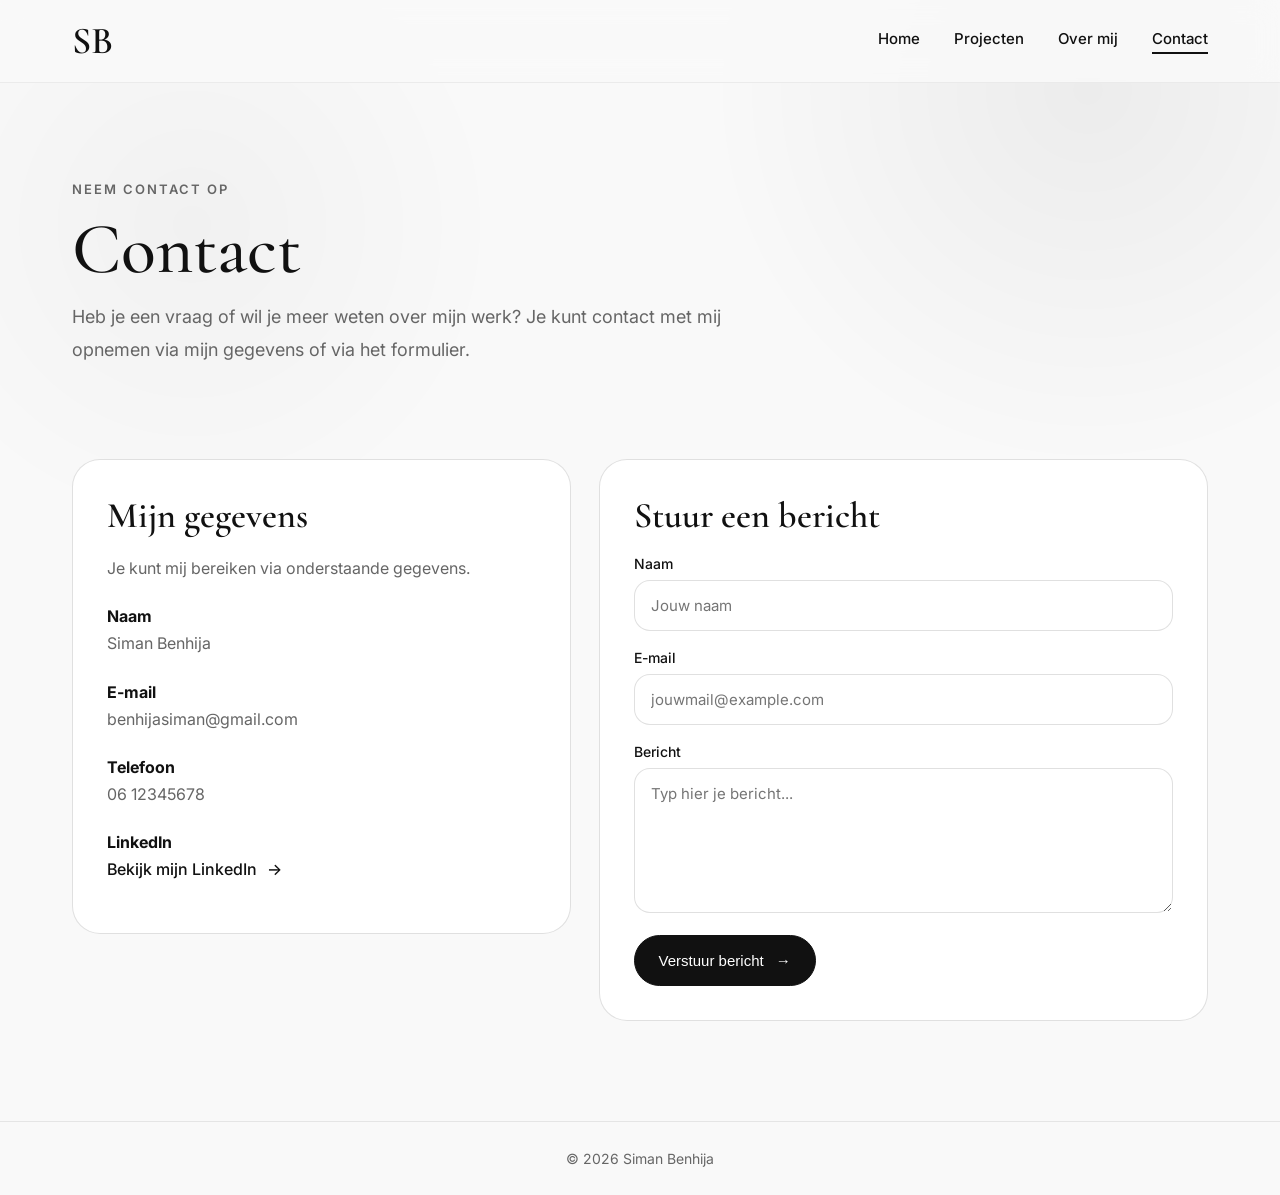
==== contact.html @ e236065e "Eerste versie portfolio website" ====
<!DOCTYPE html>
<html lang="nl">
<head>
    <meta charset="UTF-8">
    <meta name="viewport" content="width=device-width, initial-scale=1.0">
    <title>Contact | Siman Benhija</title>

    <link href="https://fonts.googleapis.com/css2?family=Cormorant+Garamond:wght@400;500;600;700&family=Inter:wght@300;400;500;600&display=swap" rel="stylesheet">
    <link rel="stylesheet" href="style.css">
</head>
<body>

    <header class="site-header">
        <div class="nav-container">
            <a href="index.html" class="logo">SB</a>

            <nav class="topnav">
                <a href="index.html">Home</a>
                <a href="projecten.html">Projecten</a>
                <a href="overmij.html">Over mij</a>
                <a class="active" href="contact.html">Contact</a>
            </nav>
        </div>
    </header>

    <main>
        <section class="page-hero">
            <p class="eyebrow">Neem contact op</p>
            <h1 class="page-title">Contact</h1>
            <p class="page-intro">
                Heb je een vraag of wil je meer weten over mijn werk? Je kunt contact met mij opnemen
                via mijn gegevens of via het formulier.
            </p>
        </section>

        <section class="section">
            <div class="contact-grid">
                <div class="contact-card">
                    <h2>Mijn gegevens</h2>
                    <p>
                        Je kunt mij bereiken via onderstaande gegevens.
                    </p>

                    <div class="contact-detail">
                        <strong>Naam</strong>
                        <p>Siman Benhija</p>
                    </div>

                    <div class="contact-detail">
                        <strong>E-mail</strong>
                        <p>benhijasiman@gmail.com</p>
                    </div>

                    <div class="contact-detail">
                        <strong>Telefoon</strong>
                        <p>06 12345678</p>
                    </div>
                    <div class="contact-detail">
    <strong>LinkedIn</strong>
    <p>
        <a href="www.linkedin.com/in/siman-benhija-824206323" target="_blank" class="text-link">
            Bekijk mijn LinkedIn <span>→</span>
        </a>
    </p>
</div>
                </div>

                <form class="contact-form">
                    <h2>Stuur een bericht</h2>

                    <div class="form-group">
                        <label for="naam">Naam</label>
                        <input type="text" id="naam" name="naam" placeholder="Jouw naam">
                    </div>

                    <div class="form-group">
                        <label for="email">E-mail</label>
                        <input type="email" id="email" name="email" placeholder="jouwmail@example.com">
                    </div>

                    <div class="form-group">
                        <label for="bericht">Bericht</label>
                        <textarea id="bericht" name="bericht" placeholder="Typ hier je bericht..."></textarea>
                    </div>

                    <button type="submit" class="button">
                        Verstuur bericht <span>→</span>
                    </button>
                </form>
            </div>
        </section>
    </main>

    <footer class="footer">
        © 2026 Siman Benhija
    </footer>

</body>
</html>
---- style.css ----
/* =========================
   ALGEMENE STIJL
========================= */

:root {
    --background: #f9f9f9;
    --surface: #ffffff;
    --surface-soft: #f1f1f1;
    --text: #111111;
    --muted: #666666;
    --line: rgba(0, 0, 0, 0.12);
    --shadow: 0 18px 45px rgba(0, 0, 0, 0.08);
}

* {
    box-sizing: border-box;
}

html {
    scroll-behavior: smooth;
}

body {
    margin: 0;
    font-family: 'Inter', sans-serif;
    background-color: var(--background);
    color: var(--text);
    overflow-x: hidden;
}

body::before {
    content: "";
    position: fixed;
    inset: 0;
    background:
        radial-gradient(circle at 85% 10%, rgba(0, 0, 0, 0.05), transparent 28%),
        radial-gradient(circle at 15% 25%, rgba(0, 0, 0, 0.03), transparent 24%);
    z-index: -1;
}

a {
    color: inherit;
}

img {
    max-width: 100%;
    display: block;
}

/* =========================
   NAVIGATIE
========================= */

.site-header {
    position: sticky;
    top: 0;
    z-index: 100;
    backdrop-filter: blur(14px);
    background: rgba(249, 249, 249, 0.85);
    border-bottom: 1px solid rgba(0, 0, 0, 0.06);
}

.nav-container {
    max-width: 1200px;
    margin: 0 auto;
    padding: 22px 32px;
    display: flex;
    justify-content: space-between;
    align-items: center;
}

.logo {
    text-decoration: none;
    font-family: 'Cormorant Garamond', serif;
    font-size: 38px;
    font-weight: 600;
    color: var(--text);
    line-height: 1;
}

.topnav {
    display: flex;
    align-items: center;
    gap: 34px;
}

.topnav a {
    text-decoration: none;
    font-size: 15px;
    font-weight: 500;
    color: var(--text);
    position: relative;
    padding-bottom: 6px;
}

.topnav a::after {
    content: "";
    position: absolute;
    left: 0;
    bottom: 0;
    width: 0;
    height: 1.5px;
    background-color: var(--text);
    transition: width 0.3s ease;
}

.topnav a:hover::after,
.topnav a.active::after {
    width: 100%;
}

/* =========================
   KNOPPEN
========================= */

.button {
    display: inline-flex;
    align-items: center;
    gap: 12px;
    text-decoration: none;
    background-color: var(--text);
    color: white;
    padding: 16px 24px;
    border-radius: 999px;
    font-size: 15px;
    font-weight: 500;
    border: 1px solid var(--text);
    cursor: pointer;
    transition: 0.3s ease;
}

.button span {
    transition: transform 0.3s ease;
}

.button:hover {
    background-color: white;
    color: var(--text);
    transform: translateY(-2px);
    box-shadow: 0 12px 25px rgba(0, 0, 0, 0.12);
}

.button:hover span {
    transform: translateX(4px);
}

.text-link {
    color: var(--text);
    text-decoration: none;
    font-weight: 500;
    display: inline-flex;
    gap: 10px;
    align-items: center;
}

.text-link span {
    transition: transform 0.3s ease;
}

.text-link:hover span {
    transform: translateX(4px);
}

/* =========================
   HOME
========================= */

.hero-home {
    max-width: 1200px;
    min-height: calc(100vh - 85px);
    margin: 0 auto;
    padding: 70px 32px 90px;
    display: flex;
    align-items: center;
    position: relative;
}

.hero-content {
    max-width: 680px;
    animation: fadeUp 0.9s ease both;
}

.eyebrow {
    color: var(--muted);
    text-transform: uppercase;
    letter-spacing: 2px;
    font-size: 13px;
    font-weight: 600;
    margin-bottom: 18px;
}

.hero-title {
    font-family: 'Cormorant Garamond', serif;
    font-size: clamp(58px, 8vw, 96px);
    font-weight: 500;
    line-height: 0.9;
    letter-spacing: -1px;
    margin: 0 0 24px;
}

.hero-title span {
    font-style: italic;
}

.hero-text {
    max-width: 500px;
    color: var(--muted);
    font-size: 18px;
    line-height: 1.8;
    margin-bottom: 32px;
}




/* =========================
   SECTIES
========================= */

.section {
    max-width: 1200px;
    margin: 0 auto;
    padding: 30px 32px 100px;
}

.section-header {
    display: flex;
    justify-content: space-between;
    align-items: flex-end;
    gap: 20px;
    margin-bottom: 30px;
}

.section-kicker {
    color: var(--muted);
    text-transform: uppercase;
    letter-spacing: 1.5px;
    font-size: 12px;
    font-weight: 600;
    margin-bottom: 8px;
}

.section-title {
    font-family: 'Cormorant Garamond', serif;
    font-size: 42px;
    line-height: 1;
    font-weight: 500;
    margin: 0;
}

/* =========================
   PROJECTKAARTEN
========================= */

.project-grid {
    display: grid;
    grid-template-columns: repeat(3, 1fr);
    gap: 24px;
}

.project-card {
    display: block;
    text-decoration: none;
    background-color: var(--surface);
    border: 1px solid var(--line);
    border-radius: 24px;
    overflow: hidden;
    transition: 0.35s ease;
    animation: fadeUp 0.8s ease both;
}

.project-card:nth-child(2) {
    animation-delay: 0.08s;
}

.project-card:nth-child(3) {
    animation-delay: 0.16s;
}

.project-card:nth-child(4) {
    animation-delay: 0.24s;
}

.project-card:nth-child(5) {
    animation-delay: 0.32s;
}

.project-card:nth-child(6) {
    animation-delay: 0.40s;
}

.project-card:nth-child(7) {
    animation-delay: 0.48s;
}

.project-card:hover {
    transform: translateY(-8px);
    box-shadow: var(--shadow);
}

.project-card-image {
    width: 100%;
    height: 220px;
    object-fit: cover;
    filter: grayscale(100%);
    transition: filter 0.35s ease, transform 0.35s ease;
}

.project-card:hover .project-card-image {
    filter: grayscale(0%);
    transform: scale(1.03);
}

.project-card-content {
    padding: 22px;
}

.project-card h2 {
    font-family: 'Cormorant Garamond', serif;
    font-size: 30px;
    font-weight: 600;
    margin: 0 0 8px;
}

.project-card p {
    color: var(--muted);
    font-size: 15px;
    line-height: 1.6;
    margin: 0 0 16px;
}

.project-tag {
    display: inline-block;
    background-color: var(--surface-soft);
    color: var(--text);
    border-radius: 999px;
    padding: 7px 14px;
    font-size: 13px;
    font-weight: 500;
}

/* =========================
   ALGEMENE PAGINA'S
========================= */

.page-hero {
    max-width: 1200px;
    margin: 0 auto;
    padding: 85px 32px 45px;
    animation: fadeUp 0.8s ease both;
}

.page-title {
    font-family: 'Cormorant Garamond', serif;
    font-size: clamp(48px, 6vw, 72px);
    font-weight: 500;
    line-height: 0.95;
    margin: 0 0 18px;
}

.page-intro {
    max-width: 680px;
    color: var(--muted);
    font-size: 18px;
    line-height: 1.8;
}

/* =========================
   OVER MIJ
========================= */

.about-grid {
    display: grid;
    grid-template-columns: 1.3fr 1fr;
    gap: 28px;
    align-items: start;
}

.about-card {
    background-color: var(--surface);
    border: 1px solid var(--line);
    border-radius: 28px;
    padding: 34px;
}

.about-card h2 {
    font-family: 'Cormorant Garamond', serif;
    font-size: 36px;
    font-weight: 600;
    margin: 0 0 16px;
}

.about-card p {
    color: var(--muted);
    line-height: 1.9;
    font-size: 17px;
}

.skill-list {
    display: grid;
    gap: 16px;
}

.skill-item {
    background-color: var(--surface);
    border: 1px solid var(--line);
    border-radius: 22px;
    padding: 22px;
}

.skill-item h3 {
    margin: 0 0 8px;
    font-size: 18px;
}

.skill-item p {
    margin: 0;
    color: var(--muted);
    line-height: 1.6;
    font-size: 15px;
}

/* =========================
   CONTACT
========================= */

.contact-grid {
    display: grid;
    grid-template-columns: 0.9fr 1.1fr;
    gap: 28px;
    align-items: start;
}

.contact-card,
.contact-form {
    background-color: var(--surface);
    border: 1px solid var(--line);
    border-radius: 28px;
    padding: 34px;
}

.contact-card h2,
.contact-form h2 {
    font-family: 'Cormorant Garamond', serif;
    font-size: 36px;
    font-weight: 600;
    margin: 0 0 18px;
}

.contact-card p {
    margin: 0 0 16px;
    line-height: 1.7;
    color: var(--muted);
}

.contact-detail {
    margin-top: 24px;
}

.contact-detail strong {
    display: block;
    color: var(--text);
    margin-bottom: 4px;
}

.form-group {
    margin-bottom: 18px;
}

.form-group label {
    display: block;
    margin-bottom: 8px;
    font-size: 14px;
    font-weight: 500;
}

.form-group input,
.form-group textarea {
    width: 100%;
    border: 1px solid var(--line);
    border-radius: 16px;
    padding: 15px 16px;
    font-family: 'Inter', sans-serif;
    font-size: 15px;
    background-color: #ffffff;
}

.form-group textarea {
    min-height: 145px;
    resize: vertical;
}

.form-group input:focus,
.form-group textarea:focus {
    outline: none;
    border-color: var(--text);
}

/* =========================
   PROJECTDETAILPAGINA'S
========================= */

.project-detail {
    max-width: 1000px;
    margin: 0 auto;
    padding: 70px 32px 110px;
    animation: fadeUp 0.8s ease both;
}

.project-banner {
    width: 100%;
    height: 430px;
    object-fit: cover;
    border-radius: 28px;
    margin-bottom: 32px;
    filter: grayscale(100%);
    transition: filter 0.35s ease;
}

.project-banner:hover {
    filter: grayscale(0%);
}

.project-labels {
    display: flex;
    flex-wrap: wrap;
    gap: 10px;
    margin-bottom: 20px;
}

.project-label {
    background-color: var(--surface-soft);
    color: var(--text);
    padding: 8px 14px;
    border-radius: 999px;
    font-size: 13px;
    font-weight: 500;
}

.project-detail h1 {
    font-family: 'Cormorant Garamond', serif;
    font-size: clamp(42px, 5vw, 62px);
    font-weight: 500;
    line-height: 1;
    margin: 0 0 24px;
}

.project-detail h2 {
    font-family: 'Cormorant Garamond', serif;
    font-size: 36px;
    font-weight: 600;
    margin-top: 45px;
    margin-bottom: 14px;
}

.project-detail p {
    color: var(--muted);
    font-size: 17px;
    line-height: 1.95;
    margin: 0 0 18px;
}

.project-detail ul {
    margin: 0;
    padding-left: 22px;
}

.project-detail li {
    color: var(--muted);
    font-size: 17px;
    line-height: 1.8;
    margin-bottom: 8px;
}

.next-project {
    margin-top: 60px;
    padding-top: 28px;
    border-top: 1px solid var(--line);
}

/* =========================
   FOOTER
========================= */

.footer {
    border-top: 1px solid rgba(0, 0, 0, 0.08);
    padding: 28px 32px;
    text-align: center;
    color: var(--muted);
    font-size: 14px;
}

/* =========================
   ANIMATIES
========================= */

@keyframes fadeUp {
    from {
        opacity: 0;
        transform: translateY(24px);
    }

    to {
        opacity: 1;
        transform: translateY(0);
    }
}

@keyframes float {
    0%,
    100% {
        transform: translateY(0);
    }

    50% {
        transform: translateY(-14px);
    }
}

@keyframes spinSlow {
    from {
        transform: rotate(0deg);
    }

    to {
        transform: rotate(360deg);
    }
}

@keyframes bounce {
    0%,
    100% {
        transform: translateY(0);
    }

    50% {
        transform: translateY(8px);
    }
}

/* =========================
   RESPONSIVE
========================= */

@media (max-width: 900px) {
    .nav-container {
        flex-direction: column;
        gap: 18px;
    }

    .topnav {
        gap: 20px;
        flex-wrap: wrap;
        justify-content: center;
    }

    .hero-home {
        min-height: auto;
        padding-top: 80px;
        padding-bottom: 110px;
    }

    .decorative-circle {
        width: 180px;
        height: 180px;
        right: -30px;
        top: 120px;
    }

    .decorative-star {
        display: none;
    }

    .project-grid,
    .about-grid,
    .contact-grid {
        grid-template-columns: 1fr;
    }

    .project-banner {
        height: 280px;
    }

    .section-header {
        flex-direction: column;
        align-items: flex-start;
    }
}

@media (max-width: 600px) {
    .nav-container,
    .hero-home,
    .section,
    .page-hero,
    .project-detail {
        padding-left: 20px;
        padding-right: 20px;
    }

    .hero-title {
        font-size: 52px;
    }

    .hero-text,
    .page-intro {
        font-size: 16px;
    }

    .project-card-image {
        height: 190px;
    }

    .project-banner {
        height: 220px;
    }

    .project-detail h2 {
        font-size: 30px;
    }
}
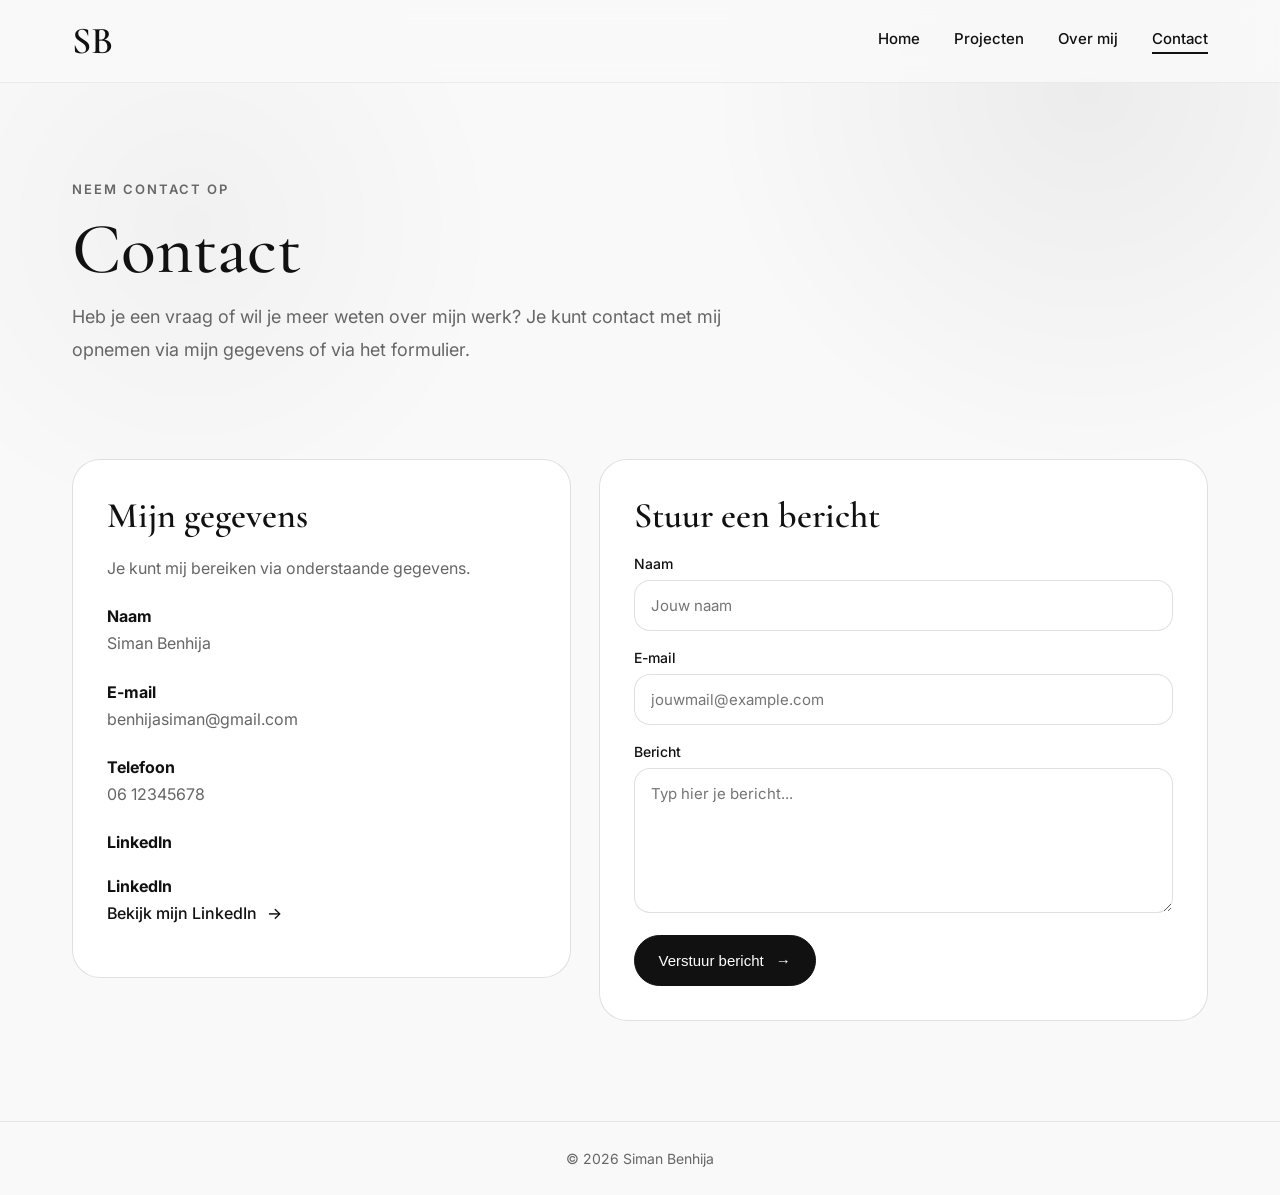
==== commit 8f7ade50: "Portfolio styling en pagina's aangepast" ====
--- a/contact.html
+++ b/contact.html
@@ -57,11 +57,14 @@
                     </div>
                     <div class="contact-detail">
     <strong>LinkedIn</strong>
+   <div class="contact-detail">
+    <strong>LinkedIn</strong>
     <p>
-        <a href="www.linkedin.com/in/siman-benhija-824206323" target="_blank" class="text-link">
+        <a href="https://www.linkedin.com/in/siman-benhija-824206323" target="_blank" rel="noopener noreferrer" class="text-link">
             Bekijk mijn LinkedIn <span>→</span>
         </a>
     </p>
+</div>
 </div>
                 </div>
 
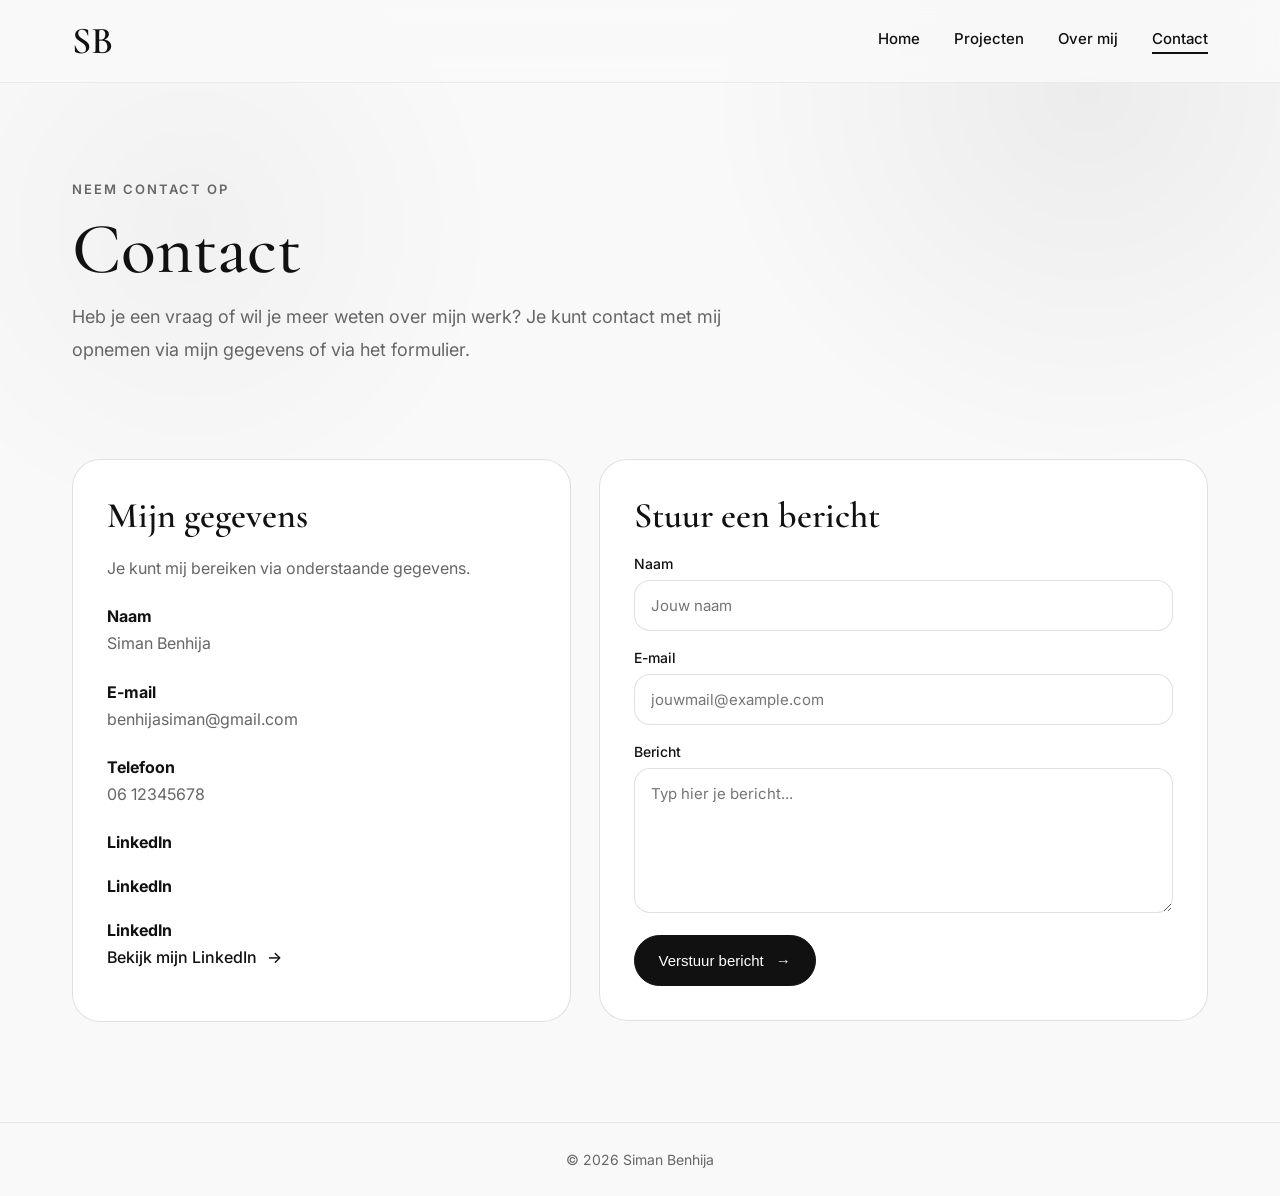
==== commit fab75c38: "LinkedIn link aangepast" ====
--- a/contact.html
+++ b/contact.html
@@ -59,11 +59,14 @@
     <strong>LinkedIn</strong>
    <div class="contact-detail">
     <strong>LinkedIn</strong>
+    <div class="contact-detail">
+    <strong>LinkedIn</strong>
     <p>
         <a href="https://www.linkedin.com/in/siman-benhija-824206323" target="_blank" rel="noopener noreferrer" class="text-link">
             Bekijk mijn LinkedIn <span>→</span>
         </a>
     </p>
+</div>
 </div>
 </div>
                 </div>
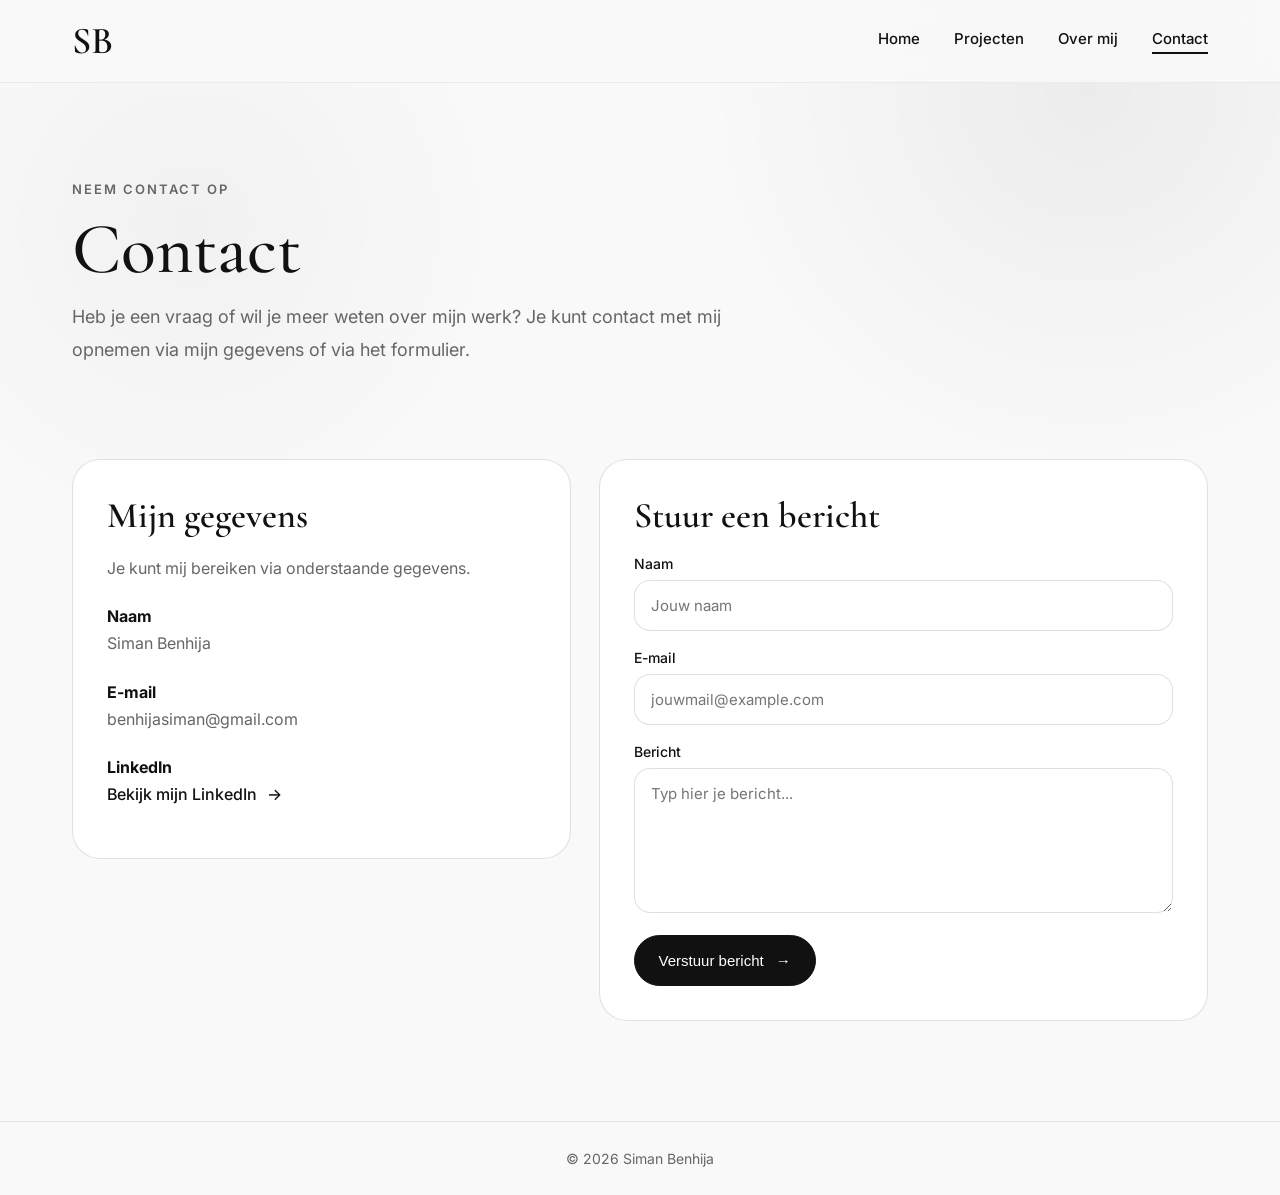
==== commit f02eac5d: "Contactpagina opgeschoond" ====
--- a/contact.html
+++ b/contact.html
@@ -35,6 +35,7 @@
 
         <section class="section">
             <div class="contact-grid">
+
                 <div class="contact-card">
                     <h2>Mijn gegevens</h2>
                     <p>
@@ -52,23 +53,13 @@
                     </div>
 
                     <div class="contact-detail">
-                        <strong>Telefoon</strong>
-                        <p>06 12345678</p>
+                        <strong>LinkedIn</strong>
+                        <p>
+                            <a href="https://www.linkedin.com/in/siman-benhija-824206323/" target="_blank" rel="noopener noreferrer" class="text-link">
+                                Bekijk mijn LinkedIn <span>→</span>
+                            </a>
+                        </p>
                     </div>
-                    <div class="contact-detail">
-    <strong>LinkedIn</strong>
-   <div class="contact-detail">
-    <strong>LinkedIn</strong>
-    <div class="contact-detail">
-    <strong>LinkedIn</strong>
-    <p>
-        <a href="https://www.linkedin.com/in/siman-benhija-824206323" target="_blank" rel="noopener noreferrer" class="text-link">
-            Bekijk mijn LinkedIn <span>→</span>
-        </a>
-    </p>
-</div>
-</div>
-</div>
                 </div>
 
                 <form class="contact-form">
@@ -93,6 +84,7 @@
                         Verstuur bericht <span>→</span>
                     </button>
                 </form>
+
             </div>
         </section>
     </main>
